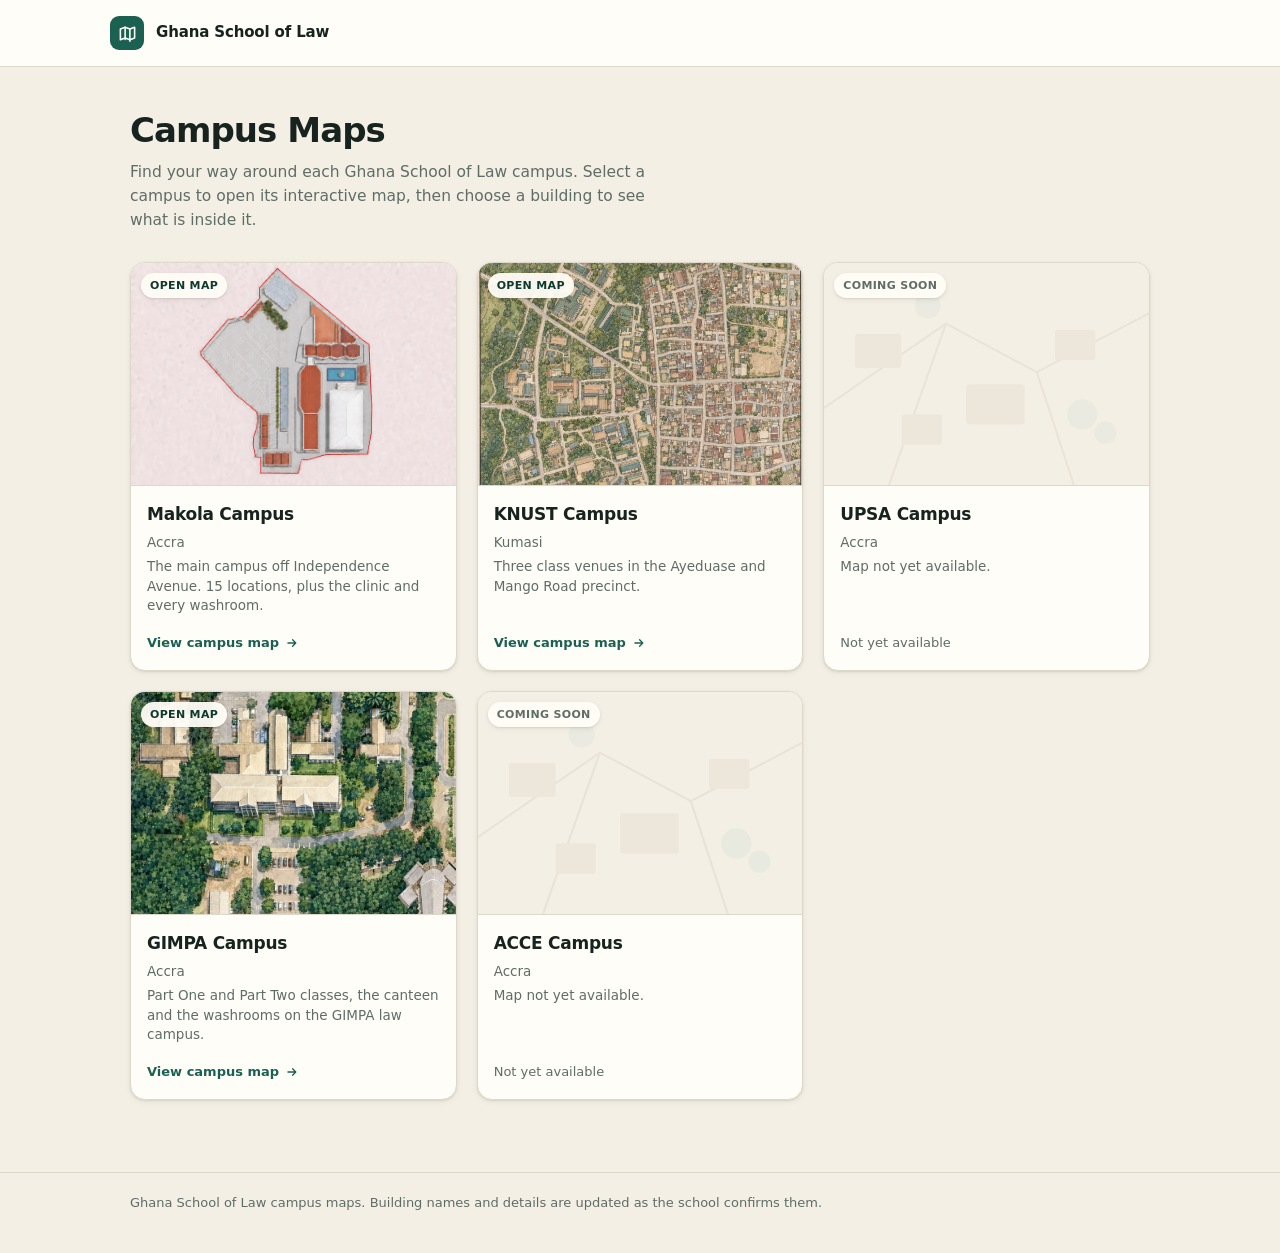
==== index.html @ 10379165 "Ghana School of Law campus maps Interactive maps for the Makola, GIMPA and KNUST campuses, plus a ca" ====
<!doctype html>
<html lang="en">
<head>
<meta charset="utf-8">
<meta name="viewport" content="width=device-width, initial-scale=1">
<title>Ghana School of Law Campus Maps</title>
<meta name="description" content="Interactive maps of every Ghana School of Law campus.">
<link rel="stylesheet" href="assets/css/base.css">
<link rel="stylesheet" href="assets/css/home.css">
<script src="assets/js/icons.js" defer></script>
<script src="assets/data/campuses.js" defer></script>
<script src="assets/js/home.js" defer></script>
</head>
<body>

<header>
  <div class="wrap bar">
    <span class="crest">
      <svg viewBox="0 0 24 24" fill="none" stroke="currentColor" stroke-width="2" stroke-linecap="round" stroke-linejoin="round" aria-hidden="true">
        <path d="M3 6.4l6-2.2 6 2.2 6-2.2v13.4l-6 2.2-6-2.2-6 2.2z"/><path d="M9 4.2v15.4M15 6.4v15.4"/>
      </svg>
    </span>
    <strong>Ghana School of Law</strong>
  </div>
</header>

<div class="wrap">
  <section class="lede">
    <h1>Campus Maps</h1>
    <p>Find your way around each Ghana School of Law campus. Select a campus to open its
       interactive map, then choose a building to see what is inside it.</p>
  </section>

  <!-- Cards are built by assets/js/home.js from assets/data/campuses.js -->
  <section class="grid" id="grid"></section>
</div>

<footer>
  <div class="wrap">Ghana School of Law campus maps. Building names and details are updated as the school confirms them.</div>
</footer>

</body>
</html>
---- assets/css/base.css ----
/* =============================================================================
   base.css — design tokens, reset and page shell.
   Loaded first by every page in the site.
   ========================================================================== */

:root{
  /* palette */
  --ink:#17231f;
  --muted:#5f6d67;
  --paper:#f4efe4;
  --surface:#fffdf7;
  --line:#ded8cb;
  --green:#1a6152;
  --green-700:#0d392f;
  --green-100:#e2ece8;
  --gold:#d29433;
  --gold-700:#8a5f1c;

  /* elevation */
  --shadow-sm:0 1px 2px rgba(23,35,31,.10), 0 2px 6px rgba(23,35,31,.06);
  --shadow-md:0 2px 6px rgba(23,35,31,.10), 0 10px 24px rgba(23,35,31,.12);
  --shadow-lg:0 6px 16px rgba(23,35,31,.14), 0 28px 56px rgba(23,35,31,.20);

  /* motion */
  --spring:cubic-bezier(.34,1.56,.64,1);
  --ease:cubic-bezier(.16,1,.3,1);

  /* layout — pages override this to widen the content column */
  --wrap:900px;
}

/* ---------- reset ---------- */
*{
  box-sizing:border-box;
  scrollbar-width:thin;
  scrollbar-color:#c7c0b1 transparent;
}
html{-webkit-text-size-adjust:100%}
body{
  margin:0; background:var(--paper); color:var(--ink);
  font:400 16px/1.55 ui-sans-serif,system-ui,"Segoe UI",Roboto,"Helvetica Neue",sans-serif;
  -webkit-font-smoothing:antialiased;
}

/* Browser surfaces themed from the palette rather than left at defaults. */
::selection{background:var(--green-100); color:var(--green-700)}
:focus-visible{outline:2px solid var(--green); outline-offset:2px; border-radius:6px}
::-webkit-scrollbar{width:10px; height:10px}
::-webkit-scrollbar-thumb{
  background:#c7c0b1; border-radius:99px;
  border:3px solid transparent; background-clip:content-box;
}
::-webkit-scrollbar-thumb:hover{background:#a9a294; background-clip:content-box}

/* ---------- shell ---------- */
.wrap{max-width:var(--wrap); margin:0 auto; padding:0 20px}

@media(max-width:720px){
  .wrap{padding:0 13px}
}
---- assets/css/home.css ----
/* =============================================================================
   home.css — the campus index (index.html) only.
   Requires base.css.
   ========================================================================== */

:root{--wrap:1060px}

/* ---------- header ---------- */
header{border-bottom:1px solid var(--line); background:var(--surface)}
.bar{display:flex; align-items:center; gap:12px; padding:16px 0}
.bar strong{font-size:15px; font-weight:650; letter-spacing:-.01em}
.crest{
  width:34px; height:34px; flex:none; border-radius:9px;
  display:grid; place-items:center; background:var(--green); color:#fffdf7;
}
.crest svg{width:19px; height:19px}

/* ---------- intro ---------- */
.lede{padding:44px 0 30px}
.lede h1{margin:0 0 10px; font-size:34px; line-height:1.15; font-weight:680; letter-spacing:-.028em}
.lede p{margin:0; max-width:56ch; font-size:15.5px; color:var(--muted)}

/* ---------- campus grid ---------- */
.grid{display:grid; gap:20px; padding-bottom:72px; grid-template-columns:1fr}
@media(min-width:660px){ .grid{grid-template-columns:repeat(2,1fr)} }
@media(min-width:980px){ .grid{grid-template-columns:repeat(3,1fr)} }

.card{
  display:flex; flex-direction:column; overflow:hidden;
  background:var(--surface); border:1px solid var(--line);
  border-radius:15px; box-shadow:var(--shadow-sm);
  color:inherit; text-decoration:none;
  transition:transform .22s var(--ease), box-shadow .22s var(--ease), border-color .18s;
}
a.card:hover{transform:translateY(-3px); box-shadow:var(--shadow-lg); border-color:rgba(26,97,82,.5)}

.thumb{
  position:relative; aspect-ratio:16/11; overflow:hidden;
  background:#efe6e6; border-bottom:1px solid var(--line);
}
.thumb img{width:100%; height:100%; object-fit:cover; display:block; filter:saturate(.88)}
a.card:hover .thumb img{filter:saturate(1)}

/* Placeholder art for campuses whose map has not been drawn yet. */
.thumb.blank{background:var(--paper); display:grid; place-items:center}
.thumb.blank svg{width:100%; height:100%; opacity:.5}

.tag{
  position:absolute; top:10px; left:10px; padding:4px 9px;
  border-radius:99px; font-size:11px; font-weight:650;
  letter-spacing:.03em; text-transform:uppercase;
  background:rgba(255,253,247,.94); color:var(--green-700);
  box-shadow:var(--shadow-sm);
}
.tag.soon{color:var(--muted)}

.card-body{padding:15px 16px 17px; display:flex; flex-direction:column; gap:5px; flex:1}
.card-body h2{margin:0; font-size:17px; font-weight:660; letter-spacing:-.015em}
.card-body p{margin:0; font-size:13.5px; color:var(--muted); line-height:1.45}

.foot{
  display:flex; align-items:center; gap:6px; margin-top:auto; padding-top:12px;
  font-size:13px; font-weight:600; color:var(--green);
}
.foot svg{width:14px; height:14px; transition:transform .2s var(--ease)}
a.card:hover .foot svg{transform:translateX(3px)}
.foot.muted{color:var(--muted); font-weight:500}

/* ---------- footer ---------- */
footer{border-top:1px solid var(--line); padding:20px 0 40px; font-size:13px; color:var(--muted)}
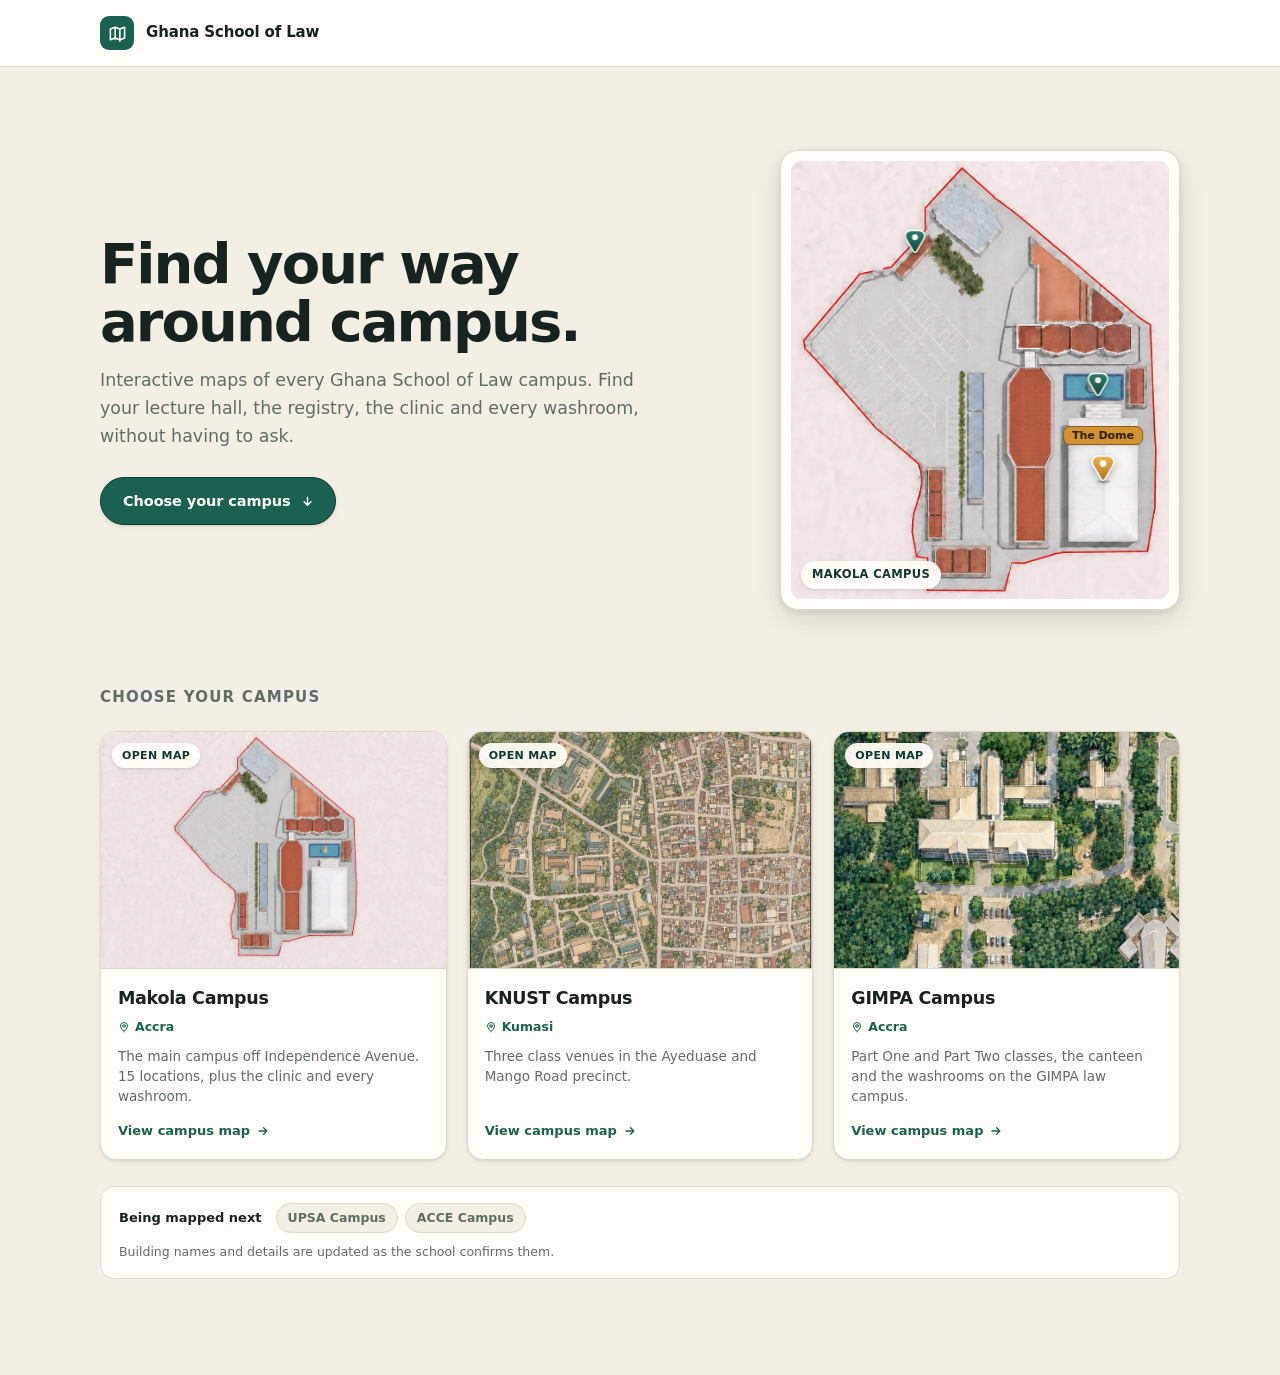
==== commit 36e84d5a: "Map 1st commit" ====
--- a/index.html
+++ b/index.html
@@ -4,7 +4,7 @@
 <meta charset="utf-8">
 <meta name="viewport" content="width=device-width, initial-scale=1">
 <title>Ghana School of Law Campus Maps</title>
-<meta name="description" content="Interactive maps of every Ghana School of Law campus.">
+<meta name="description" content="Interactive maps of every Ghana School of Law campus. Find your lecture hall, the registry, the clinic and every washroom.">
 <link rel="stylesheet" href="assets/css/base.css">
 <link rel="stylesheet" href="assets/css/home.css">
 <script src="assets/js/icons.js" defer></script>
@@ -12,6 +12,24 @@
 <script src="assets/js/home.js" defer></script>
 </head>
 <body>
+
+<!-- Pointer gradients and the shared pointer shape, so the homepage speaks the
+     same visual language as the maps themselves. -->
+<svg width="0" height="0" aria-hidden="true" style="position:absolute">
+  <defs>
+    <linearGradient id="gradGreen" x1="0" y1="0" x2="0" y2="1">
+      <stop offset="0%" stop-color="#2c7d6a"/><stop offset="100%" stop-color="#124a3d"/>
+    </linearGradient>
+    <linearGradient id="gradGold" x1="0" y1="0" x2="0" y2="1">
+      <stop offset="0%" stop-color="#eeb254"/><stop offset="100%" stop-color="#b1741f"/>
+    </linearGradient>
+    <symbol id="pinArrow" viewBox="0 0 30 34">
+      <path d="M15 32.4c-.9 0-1.5-.5-1.9-1.1L4.3 16.2C1.7 12 4.7 6.2 9.6 6.2h10.8c4.9 0 7.9 5.8 5.3 10L16.9 31.3c-.4.6-1 1.1-1.9 1.1z"
+            stroke="#fffdf7" stroke-width="1.6"/>
+      <circle cx="15" cy="14.2" r="3.6" fill="#fffdf7" opacity=".95" stroke="none"/>
+    </symbol>
+  </defs>
+</svg>
 
 <header>
   <div class="wrap bar">
@@ -24,20 +42,63 @@
   </div>
 </header>
 
-<div class="wrap">
-  <section class="lede">
-    <h1>Campus Maps</h1>
-    <p>Find your way around each Ghana School of Law campus. Select a campus to open its
-       interactive map, then choose a building to see what is inside it.</p>
+<main>
+  <section class="hero">
+    <div class="wrap hero-grid">
+
+      <div class="hero-copy">
+        <h1>Find your way around campus.</h1>
+        <p class="deck">Interactive maps of every Ghana School of Law campus. Find your lecture
+           hall, the registry, the clinic and every washroom, without having to ask.</p>
+        <a class="hero-cta" href="#campuses">
+          Choose your campus
+          <svg viewBox="0 0 24 24" fill="none" stroke="currentColor" stroke-width="2.2" stroke-linecap="round" stroke-linejoin="round" aria-hidden="true">
+            <path d="M12 5v13M6.5 12.5 12 18l5.5-5.5"/>
+          </svg>
+        </a>
+      </div>
+
+      <!-- A real plan with real pointers on it: the product showing its own work.
+           The crop and the pin coordinates match makola-campus-map.html exactly. -->
+      <a class="hero-map" href="makola-campus-map.html" aria-label="Open the Makola campus map">
+        <span class="hero-stage">
+          <span class="hero-canvas" id="heroCanvas">
+            <span class="hero-layer">
+              <img src="assets/img/makola/makola-campus-plan.webp" alt="" width="1512" height="1036">
+
+              <span class="hero-pin" style="left:38.03%; top:21.81%; --d:0ms">
+                <span class="hero-bob"><svg class="hero-arrow" aria-hidden="true"><use href="#pinArrow"/></svg></span>
+                <span class="hero-ground"></span>
+              </span>
+
+              <span class="hero-pin" style="left:65.48%; top:52.90%; --d:420ms">
+                <span class="hero-bob"><svg class="hero-arrow" aria-hidden="true"><use href="#pinArrow"/></svg></span>
+                <span class="hero-ground"></span>
+              </span>
+
+              <span class="hero-pin gold" style="left:66.20%; top:71.43%; --d:840ms">
+                <span class="hero-bob">
+                  <span class="hero-chip">The Dome</span>
+                  <svg class="hero-arrow" aria-hidden="true"><use href="#pinArrow"/></svg>
+                </span>
+                <span class="hero-ground"></span>
+              </span>
+            </span>
+          </span>
+          <span class="hero-tag">Makola Campus</span>
+        </span>
+      </a>
+
+    </div>
   </section>
 
-  <!-- Cards are built by assets/js/home.js from assets/data/campuses.js -->
-  <section class="grid" id="grid"></section>
-</div>
-
-<footer>
-  <div class="wrap">Ghana School of Law campus maps. Building names and details are updated as the school confirms them.</div>
-</footer>
+  <section class="campuses wrap" id="campuses">
+    <h2>Choose your campus</h2>
+    <!-- Cards are built by assets/js/home.js from assets/data/campuses.js -->
+    <div class="grid" id="grid"></div>
+    <div class="upcoming" id="upcoming" hidden></div>
+  </section>
+</main>
 
 </body>
 </html>
--- a/assets/css/home.css
+++ b/assets/css/home.css
@@ -3,11 +3,13 @@
    Requires base.css.
    ========================================================================== */
 
-:root{--wrap:1060px}
+:root{--wrap:1120px}
 
 /* ---------- header ---------- */
 header{border-bottom:1px solid var(--line); background:var(--surface)}
-.bar{display:flex; align-items:center; gap:12px; padding:16px 0}
+/* Vertical only, so .wrap keeps supplying the horizontal padding and the
+   wordmark lines up with the hero copy below it. */
+.bar{display:flex; align-items:center; gap:12px; padding-top:16px; padding-bottom:16px}
 .bar strong{font-size:15px; font-weight:650; letter-spacing:-.01em}
 .crest{
   width:34px; height:34px; flex:none; border-radius:9px;
@@ -15,56 +17,224 @@
 }
 .crest svg{width:19px; height:19px}
 
-/* ---------- intro ---------- */
-.lede{padding:44px 0 30px}
-.lede h1{margin:0 0 10px; font-size:34px; line-height:1.15; font-weight:680; letter-spacing:-.028em}
-.lede p{margin:0; max-width:56ch; font-size:15.5px; color:var(--muted)}
-
-/* ---------- campus grid ---------- */
-.grid{display:grid; gap:20px; padding-bottom:72px; grid-template-columns:1fr}
+/* =============================================================================
+   Hero
+   ========================================================================== */
+
+.hero{padding:clamp(40px,6.5vw,84px) 0 clamp(44px,6vw,76px)}
+.hero-grid{
+  display:grid; gap:clamp(34px,5vw,60px);
+  grid-template-columns:1fr; align-items:center;
+}
+@media(min-width:900px){
+  .hero-grid{grid-template-columns:minmax(0,1fr) minmax(0,400px)}
+}
+
+.hero-copy h1{
+  margin:0 0 16px;
+  font-size:clamp(2.3rem,5.4vw,3.5rem);
+  line-height:1.04; font-weight:680; letter-spacing:-.035em;
+  text-wrap:balance;
+}
+.deck{
+  margin:0; max-width:52ch;
+  font-size:clamp(1rem,1.5vw,1.09rem); line-height:1.6;
+  color:var(--muted); text-wrap:pretty;
+}
+
+.hero-cta{
+  display:inline-flex; align-items:center; gap:9px; margin-top:26px;
+  padding:12px 20px 12px 22px; border-radius:99px;
+  font-size:14.5px; font-weight:650; letter-spacing:-.006em; text-decoration:none;
+  color:#fffdf7; background:var(--green); border:1px solid var(--green-700);
+  box-shadow:var(--shadow-sm);
+  transition:background-color .18s, box-shadow .22s var(--ease), transform .22s var(--ease);
+}
+.hero-cta svg{width:15px; height:15px; transition:transform .3s var(--spring)}
+.hero-cta:hover{background:var(--green-700); box-shadow:var(--shadow-md); transform:translateY(-1px)}
+.hero-cta:hover svg{transform:translateY(3px)}
+
+/* ---------- the plan preview ----------
+   .hero-layer reproduces the crop used on the Makola map, so the plan is
+   framed identically and the pin percentages carry over unchanged. */
+.hero-map{display:block; text-decoration:none; color:inherit; justify-self:center; width:100%; max-width:400px}
+.hero-stage{
+  position:relative; display:block;
+  background:var(--surface); border:1px solid var(--line);
+  border-radius:18px; padding:10px; box-shadow:var(--shadow-md);
+  transition:transform .3s var(--ease), box-shadow .3s var(--ease), border-color .2s;
+}
+.hero-map:hover .hero-stage{
+  transform:translateY(-4px);
+  box-shadow:var(--shadow-lg); border-color:rgba(26,97,82,.45);
+}
+.hero-map:focus-visible{outline:none}
+.hero-map:focus-visible .hero-stage{outline:2px solid var(--green); outline-offset:4px}
+
+.hero-canvas{
+  position:relative; display:block; overflow:hidden;
+  aspect-ratio:855/990; border-radius:11px; background:#efe6e6;
+}
+.hero-layer{position:absolute; left:-34.50%; top:-1.01%; width:176.84%; height:104.65%}
+.hero-layer img{
+  display:block; width:100%; height:auto;
+  filter:saturate(.84) contrast(1.03);
+  transition:filter .35s var(--ease);
+}
+.hero-map:hover .hero-layer img{filter:saturate(1) contrast(1.03)}
+
+.hero-tag{
+  position:absolute; left:20px; bottom:20px;
+  padding:5px 11px; border-radius:99px;
+  font-size:11.5px; font-weight:650; letter-spacing:.03em; text-transform:uppercase;
+  color:var(--green-700); background:rgba(255,253,247,.94); box-shadow:var(--shadow-sm);
+}
+
+/* ---------- the pointer motif, borrowed from the maps ----------
+   Static and non-interactive here: the tip rests on its plan coordinate, the
+   ground shadow stays planted and shrinks as the pointer lifts. */
+.hero-pin{
+  position:absolute; transform:translate(-50%,-100%);
+  display:flex; flex-direction:column; align-items:center; line-height:1;
+}
+.hero-bob{
+  display:flex; flex-direction:column; align-items:center; gap:5px;
+  will-change:transform;
+  animation:heroBob 2.1s ease-in-out var(--d,0ms) infinite;
+}
+@keyframes heroBob{
+  0%,100%{transform:translateY(0)}
+  50%    {transform:translateY(-11px)}
+}
+.hero-ground{
+  width:17px; height:5px; margin-top:-3px; border-radius:50%;
+  background:radial-gradient(ellipse at center, rgba(23,35,31,.45), rgba(23,35,31,0) 72%);
+  animation:heroGround 2.1s ease-in-out var(--d,0ms) infinite;
+}
+@keyframes heroGround{
+  0%,100%{transform:scale(1);   opacity:.85}
+  50%    {transform:scale(.68); opacity:.4}
+}
+.hero-arrow{
+  display:block; width:25px; height:29px;
+  fill:url(#gradGreen);
+  filter:drop-shadow(0 3px 4px rgba(23,35,31,.32));
+}
+.hero-pin.gold .hero-arrow{width:28px; height:32px; fill:url(#gradGold)}
+.hero-chip{
+  padding:3px 8px; border-radius:7px; white-space:nowrap;
+  font-size:11px; font-weight:600; letter-spacing:-.005em;
+  color:#2a1c05; background:var(--gold);
+  border:1px solid var(--gold-700); box-shadow:var(--shadow-sm);
+}
+/* nothing loops while the preview is off screen */
+.hero-canvas.rest .hero-bob,.hero-canvas.rest .hero-ground{animation-play-state:paused}
+
+/* =============================================================================
+   Campus list
+   ========================================================================== */
+
+.campuses{padding-bottom:clamp(56px,8vw,96px); scroll-margin-top:24px}
+.campuses h2{
+  margin:0 0 22px; font-size:15px; font-weight:650;
+  letter-spacing:.08em; text-transform:uppercase; color:var(--muted);
+}
+
+.grid{display:grid; gap:20px; grid-template-columns:1fr}
 @media(min-width:660px){ .grid{grid-template-columns:repeat(2,1fr)} }
 @media(min-width:980px){ .grid{grid-template-columns:repeat(3,1fr)} }
 
 .card{
   display:flex; flex-direction:column; overflow:hidden;
   background:var(--surface); border:1px solid var(--line);
-  border-radius:15px; box-shadow:var(--shadow-sm);
+  border-radius:16px; box-shadow:var(--shadow-sm);
   color:inherit; text-decoration:none;
-  transition:transform .22s var(--ease), box-shadow .22s var(--ease), border-color .18s;
-}
-a.card:hover{transform:translateY(-3px); box-shadow:var(--shadow-lg); border-color:rgba(26,97,82,.5)}
+  transition:transform .24s var(--ease), box-shadow .24s var(--ease), border-color .18s;
+}
+.card:hover{transform:translateY(-4px); box-shadow:var(--shadow-lg); border-color:rgba(26,97,82,.45)}
 
 .thumb{
   position:relative; aspect-ratio:16/11; overflow:hidden;
   background:#efe6e6; border-bottom:1px solid var(--line);
 }
-.thumb img{width:100%; height:100%; object-fit:cover; display:block; filter:saturate(.88)}
-a.card:hover .thumb img{filter:saturate(1)}
-
-/* Placeholder art for campuses whose map has not been drawn yet. */
+.thumb img{
+  width:100%; height:100%; object-fit:cover; display:block;
+  filter:saturate(.86); transition:filter .35s var(--ease), transform .5s var(--ease);
+}
+.card:hover .thumb img{filter:saturate(1); transform:scale(1.03)}
+
+/* Placeholder art for a campus whose plan artwork has not arrived yet. */
 .thumb.blank{background:var(--paper); display:grid; place-items:center}
 .thumb.blank svg{width:100%; height:100%; opacity:.5}
 
 .tag{
-  position:absolute; top:10px; left:10px; padding:4px 9px;
+  position:absolute; top:11px; left:11px; padding:4px 10px;
   border-radius:99px; font-size:11px; font-weight:650;
   letter-spacing:.03em; text-transform:uppercase;
   background:rgba(255,253,247,.94); color:var(--green-700);
   box-shadow:var(--shadow-sm);
 }
-.tag.soon{color:var(--muted)}
-
-.card-body{padding:15px 16px 17px; display:flex; flex-direction:column; gap:5px; flex:1}
-.card-body h2{margin:0; font-size:17px; font-weight:660; letter-spacing:-.015em}
-.card-body p{margin:0; font-size:13.5px; color:var(--muted); line-height:1.45}
+
+.card-body{padding:16px 17px 18px; display:flex; flex-direction:column; flex:1}
+.card-body h3{margin:0; font-size:17.5px; font-weight:660; letter-spacing:-.018em}
+.place{
+  display:flex; align-items:center; gap:5px; margin:5px 0 0;
+  font-size:12.5px; font-weight:550; color:var(--green);
+}
+.place svg{width:12px; height:12px; flex:none}
+.note{margin:9px 0 0; font-size:13.5px; line-height:1.5; color:var(--muted)}
 
 .foot{
-  display:flex; align-items:center; gap:6px; margin-top:auto; padding-top:12px;
-  font-size:13px; font-weight:600; color:var(--green);
-}
-.foot svg{width:14px; height:14px; transition:transform .2s var(--ease)}
-a.card:hover .foot svg{transform:translateX(3px)}
-.foot.muted{color:var(--muted); font-weight:500}
-
-/* ---------- footer ---------- */
-footer{border-top:1px solid var(--line); padding:20px 0 40px; font-size:13px; color:var(--muted)}
+  display:flex; align-items:center; gap:6px; margin-top:auto; padding-top:15px;
+  font-size:13px; font-weight:650; color:var(--green);
+}
+.foot svg{width:14px; height:14px; transition:transform .25s var(--spring)}
+.card:hover .foot svg{transform:translateX(4px)}
+
+/* ---------- campuses without a map yet ----------
+   Kept visible and honest, but clearly a step below the maps that work. */
+.upcoming{
+  display:flex; flex-wrap:wrap; align-items:center; gap:10px 14px;
+  margin-top:26px; padding:16px 18px;
+  background:var(--surface); border:1px solid var(--line); border-radius:14px;
+}
+.upcoming[hidden]{display:none}
+.upcoming b{font-size:13px; font-weight:650; color:var(--ink)}
+.upcoming ul{display:flex; flex-wrap:wrap; gap:7px; margin:0; padding:0; list-style:none}
+.upcoming li{
+  padding:4px 11px; border-radius:99px;
+  font-size:12.5px; font-weight:550; color:var(--muted);
+  background:var(--paper); border:1px solid var(--line);
+}
+.upcoming .aside{
+  flex:1 1 100%; margin:0; font-size:12.5px; line-height:1.5; color:var(--muted);
+}
+
+/* =============================================================================
+   Arrival
+   ========================================================================== */
+
+.hero-copy > *{animation:rise .8s var(--ease) both}
+.hero-copy h1{animation-delay:.02s}
+.hero-copy .deck{animation-delay:.1s}
+.hero-copy .hero-cta{animation-delay:.18s}
+@keyframes rise{
+  from{opacity:0; transform:translateY(14px)}
+  to  {opacity:1; transform:none}
+}
+
+/* The preview gets the authored entrance: it settles in rather than fading. */
+.hero-map{animation:settle 1s var(--ease) .12s both}
+@keyframes settle{
+  from{opacity:0; transform:translateY(26px) scale(.965)}
+  to  {opacity:1; transform:none}
+}
+
+.card{animation:rise .7s var(--ease) both; animation-delay:calc(.3s + var(--i,0) * .08s)}
+
+@media(prefers-reduced-motion:reduce){
+  .hero-bob,.hero-ground{animation:none; transform:none}
+  .hero-copy > *,.hero-map,.card{animation:none}
+  .hero-cta:hover,.card:hover,.hero-map:hover .hero-stage{transform:none}
+  .card:hover .thumb img{transform:none}
+}
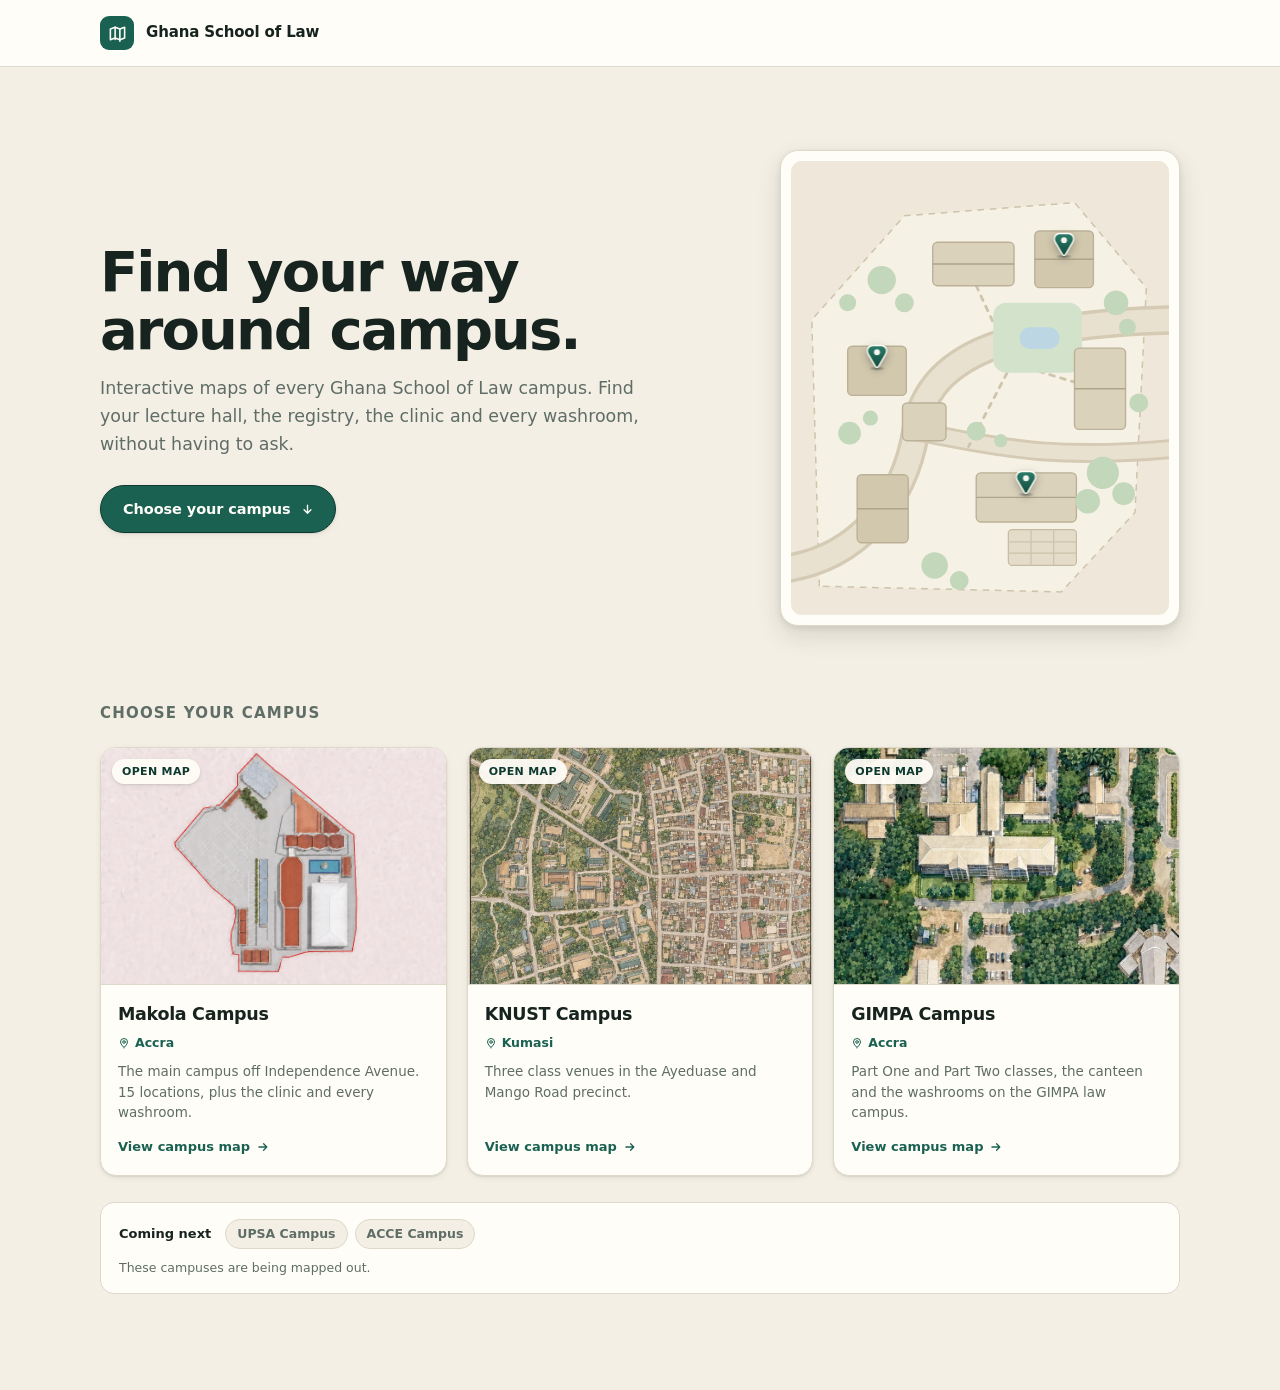
==== commit a0587b04: "Use a neutral campus illustration in the hero; reword the upcoming campuses" ====
--- a/index.html
+++ b/index.html
@@ -13,15 +13,12 @@
 </head>
 <body>
 
-<!-- Pointer gradients and the shared pointer shape, so the homepage speaks the
-     same visual language as the maps themselves. -->
+<!-- The pointer gradient and shape, so the homepage speaks the same visual
+     language as the maps themselves. -->
 <svg width="0" height="0" aria-hidden="true" style="position:absolute">
   <defs>
     <linearGradient id="gradGreen" x1="0" y1="0" x2="0" y2="1">
       <stop offset="0%" stop-color="#2c7d6a"/><stop offset="100%" stop-color="#124a3d"/>
-    </linearGradient>
-    <linearGradient id="gradGold" x1="0" y1="0" x2="0" y2="1">
-      <stop offset="0%" stop-color="#eeb254"/><stop offset="100%" stop-color="#b1741f"/>
     </linearGradient>
     <symbol id="pinArrow" viewBox="0 0 30 34">
       <path d="M15 32.4c-.9 0-1.5-.5-1.9-1.1L4.3 16.2C1.7 12 4.7 6.2 9.6 6.2h10.8c4.9 0 7.9 5.8 5.3 10L16.9 31.3c-.4.6-1 1.1-1.9 1.1z"
@@ -58,36 +55,87 @@
         </a>
       </div>
 
-      <!-- A real plan with real pointers on it: the product showing its own work.
-           The crop and the pin coordinates match makola-campus-map.html exactly. -->
-      <a class="hero-map" href="makola-campus-map.html" aria-label="Open the Makola campus map">
-        <span class="hero-stage">
-          <span class="hero-canvas" id="heroCanvas">
-            <span class="hero-layer">
-              <img src="assets/img/makola/makola-campus-plan.webp" alt="" width="1512" height="1036">
+      <!-- An illustrated plan that belongs to no campus in particular, so the
+           homepage does not favour one over the others. Drawn in the same
+           vocabulary the real maps use: paths, blocks, planting, water. -->
+      <div class="hero-figure">
+        <div class="hero-stage">
+          <div class="hero-canvas" id="heroCanvas">
+            <svg class="hero-plan" viewBox="0 0 400 480" aria-hidden="true">
+              <rect width="400" height="480" fill="#efe8da"/>
 
-              <span class="hero-pin" style="left:38.03%; top:21.81%; --d:0ms">
-                <span class="hero-bob"><svg class="hero-arrow" aria-hidden="true"><use href="#pinArrow"/></svg></span>
-                <span class="hero-ground"></span>
-              </span>
+              <!-- campus boundary -->
+              <path d="M30 450 L22 168 L120 58 L300 44 L376 134 L364 372 L286 456 Z"
+                    fill="#f6f1e5" stroke="#cec4ac" stroke-width="1.6" stroke-dasharray="7 6"/>
 
-              <span class="hero-pin" style="left:65.48%; top:52.90%; --d:420ms">
-                <span class="hero-bob"><svg class="hero-arrow" aria-hidden="true"><use href="#pinArrow"/></svg></span>
-                <span class="hero-ground"></span>
-              </span>
+              <!-- roads, drawn as casing then surface -->
+              <g fill="none" stroke-linecap="round" stroke-linejoin="round">
+                <path d="M-10 432 C70 422 120 360 132 286 C142 214 212 172 410 168" stroke="#d5cab3" stroke-width="31"/>
+                <path d="M-10 432 C70 422 120 360 132 286 C142 214 212 172 410 168" stroke="#e9e1cf" stroke-width="24"/>
+                <path d="M132 286 C210 300 268 318 410 304" stroke="#d5cab3" stroke-width="21"/>
+                <path d="M132 286 C210 300 268 318 410 304" stroke="#e9e1cf" stroke-width="15"/>
+              </g>
 
-              <span class="hero-pin gold" style="left:66.20%; top:71.43%; --d:840ms">
-                <span class="hero-bob">
-                  <span class="hero-chip">The Dome</span>
-                  <svg class="hero-arrow" aria-hidden="true"><use href="#pinArrow"/></svg>
-                </span>
-                <span class="hero-ground"></span>
-              </span>
+              <!-- footpaths -->
+              <g fill="none" stroke="#cfc4ac" stroke-width="3" stroke-dasharray="5 7" stroke-linecap="round">
+                <path d="M196 132 L234 214 L300 234"/>
+                <path d="M234 214 L188 302"/>
+              </g>
+
+              <!-- planted quad with a water feature -->
+              <rect x="214" y="150" width="94" height="74" rx="14" fill="#d3e2cb"/>
+              <rect x="242" y="176" width="42" height="23" rx="11" fill="#bcd6e4"/>
+
+              <!-- parking bays -->
+              <rect x="230" y="390" width="72" height="38" rx="4" fill="#e4dcc9" stroke="#c6bba3" stroke-width="1.3"/>
+              <g fill="none" stroke="#cec3ab" stroke-width="1.3">
+                <path d="M230 403h72M230 415h72M254 390v38M278 390v38"/>
+              </g>
+
+              <!-- buildings -->
+              <g stroke="#bcb197" stroke-width="1.5">
+                <rect x="150" y="86" width="86" height="46" rx="5" fill="#dbd2bc"/>
+                <rect x="258" y="74" width="62" height="60" rx="5" fill="#d2c8ae"/>
+                <rect x="300" y="198" width="54" height="86" rx="5" fill="#dbd2bc"/>
+                <rect x="60" y="196" width="62" height="52" rx="5" fill="#d2c8ae"/>
+                <rect x="196" y="330" width="106" height="52" rx="5" fill="#dbd2bc"/>
+                <rect x="70" y="332" width="54" height="72" rx="5" fill="#d2c8ae"/>
+                <rect x="118" y="256" width="46" height="40" rx="5" fill="#dbd2bc"/>
+              </g>
+              <!-- roof ridges, the way a plan drawing marks them -->
+              <g fill="none" stroke="#b0a48a" stroke-width="1.4">
+                <path d="M150 109h86M196 356h106M300 241h54M70 368h54M258 104h62"/>
+              </g>
+
+              <!-- tree canopies -->
+              <g fill="#c3d7ba">
+                <circle cx="330" cy="330" r="17"/><circle cx="352" cy="352" r="12"/><circle cx="314" cy="360" r="13"/>
+                <circle cx="96" cy="126" r="15"/><circle cx="120" cy="150" r="10"/>
+                <circle cx="62" cy="288" r="12"/><circle cx="84" cy="272" r="8"/>
+                <circle cx="344" cy="150" r="13"/><circle cx="356" cy="176" r="9"/>
+                <circle cx="152" cy="428" r="14"/><circle cx="178" cy="444" r="10"/>
+                <circle cx="60" cy="150" r="9"/><circle cx="196" cy="286" r="10"/>
+                <circle cx="222" cy="296" r="7"/><circle cx="368" cy="256" r="10"/>
+              </g>
+            </svg>
+
+            <span class="hero-pin" style="left:72.25%; top:21.67%; --d:0ms">
+              <span class="hero-bob"><svg class="hero-arrow" aria-hidden="true"><use href="#pinArrow"/></svg></span>
+              <span class="hero-ground"></span>
             </span>
-          </span>
-          <span class="hero-tag">Makola Campus</span>
-        </span>
-      </a>
+
+            <span class="hero-pin" style="left:22.75%; top:46.25%; --d:420ms">
+              <span class="hero-bob"><svg class="hero-arrow" aria-hidden="true"><use href="#pinArrow"/></svg></span>
+              <span class="hero-ground"></span>
+            </span>
+
+            <span class="hero-pin" style="left:62.25%; top:74.17%; --d:840ms">
+              <span class="hero-bob"><svg class="hero-arrow" aria-hidden="true"><use href="#pinArrow"/></svg></span>
+              <span class="hero-ground"></span>
+            </span>
+          </div>
+        </div>
+      </div>
 
     </div>
   </section>
--- a/assets/css/home.css
+++ b/assets/css/home.css
@@ -54,41 +54,19 @@
 .hero-cta:hover{background:var(--green-700); box-shadow:var(--shadow-md); transform:translateY(-1px)}
 .hero-cta:hover svg{transform:translateY(3px)}
 
-/* ---------- the plan preview ----------
-   .hero-layer reproduces the crop used on the Makola map, so the plan is
-   framed identically and the pin percentages carry over unchanged. */
-.hero-map{display:block; text-decoration:none; color:inherit; justify-self:center; width:100%; max-width:400px}
+/* ---------- the illustrated plan ----------
+   Framed like the .stage on the map pages, so the homepage and the maps read
+   as one product. The drawing itself is generic on purpose. */
+.hero-figure{justify-self:center; width:100%; max-width:400px}
 .hero-stage{
-  position:relative; display:block;
   background:var(--surface); border:1px solid var(--line);
   border-radius:18px; padding:10px; box-shadow:var(--shadow-md);
-  transition:transform .3s var(--ease), box-shadow .3s var(--ease), border-color .2s;
-}
-.hero-map:hover .hero-stage{
-  transform:translateY(-4px);
-  box-shadow:var(--shadow-lg); border-color:rgba(26,97,82,.45);
-}
-.hero-map:focus-visible{outline:none}
-.hero-map:focus-visible .hero-stage{outline:2px solid var(--green); outline-offset:4px}
-
+}
 .hero-canvas{
-  position:relative; display:block; overflow:hidden;
-  aspect-ratio:855/990; border-radius:11px; background:#efe6e6;
-}
-.hero-layer{position:absolute; left:-34.50%; top:-1.01%; width:176.84%; height:104.65%}
-.hero-layer img{
-  display:block; width:100%; height:auto;
-  filter:saturate(.84) contrast(1.03);
-  transition:filter .35s var(--ease);
-}
-.hero-map:hover .hero-layer img{filter:saturate(1) contrast(1.03)}
-
-.hero-tag{
-  position:absolute; left:20px; bottom:20px;
-  padding:5px 11px; border-radius:99px;
-  font-size:11.5px; font-weight:650; letter-spacing:.03em; text-transform:uppercase;
-  color:var(--green-700); background:rgba(255,253,247,.94); box-shadow:var(--shadow-sm);
-}
+  position:relative; overflow:hidden;
+  aspect-ratio:5/6; border-radius:11px; background:var(--paper);
+}
+.hero-plan{display:block; width:100%; height:100%}
 
 /* ---------- the pointer motif, borrowed from the maps ----------
    Static and non-interactive here: the tip rests on its plan coordinate, the
@@ -119,13 +97,6 @@
   display:block; width:25px; height:29px;
   fill:url(#gradGreen);
   filter:drop-shadow(0 3px 4px rgba(23,35,31,.32));
-}
-.hero-pin.gold .hero-arrow{width:28px; height:32px; fill:url(#gradGold)}
-.hero-chip{
-  padding:3px 8px; border-radius:7px; white-space:nowrap;
-  font-size:11px; font-weight:600; letter-spacing:-.005em;
-  color:#2a1c05; background:var(--gold);
-  border:1px solid var(--gold-700); box-shadow:var(--shadow-sm);
 }
 /* nothing loops while the preview is off screen */
 .hero-canvas.rest .hero-bob,.hero-canvas.rest .hero-ground{animation-play-state:paused}
@@ -224,7 +195,7 @@
 }
 
 /* The preview gets the authored entrance: it settles in rather than fading. */
-.hero-map{animation:settle 1s var(--ease) .12s both}
+.hero-figure{animation:settle 1s var(--ease) .12s both}
 @keyframes settle{
   from{opacity:0; transform:translateY(26px) scale(.965)}
   to  {opacity:1; transform:none}
@@ -234,7 +205,7 @@
 
 @media(prefers-reduced-motion:reduce){
   .hero-bob,.hero-ground{animation:none; transform:none}
-  .hero-copy > *,.hero-map,.card{animation:none}
-  .hero-cta:hover,.card:hover,.hero-map:hover .hero-stage{transform:none}
+  .hero-copy > *,.hero-figure,.card{animation:none}
+  .hero-cta:hover,.card:hover{transform:none}
   .card:hover .thumb img{transform:none}
 }
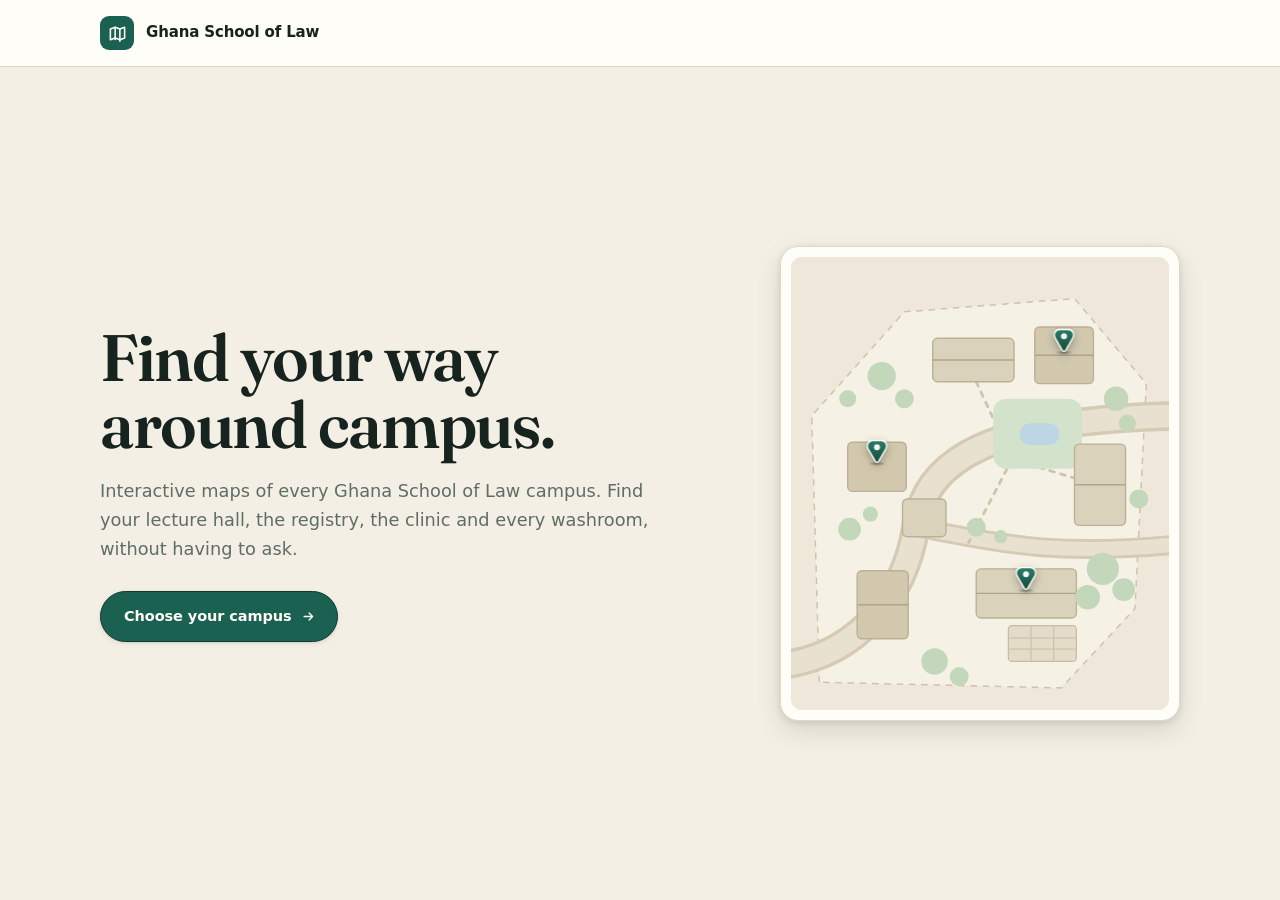
==== commit 0240fb14: "Campus Selection moved to a different page & Show class types under each campus plan" ====
--- a/index.html
+++ b/index.html
@@ -5,10 +5,11 @@
 <meta name="viewport" content="width=device-width, initial-scale=1">
 <title>Ghana School of Law Campus Maps</title>
 <meta name="description" content="Interactive maps of every Ghana School of Law campus. Find your lecture hall, the registry, the clinic and every washroom.">
+<link rel="preconnect" href="https://fonts.googleapis.com">
+<link rel="preconnect" href="https://fonts.gstatic.com" crossorigin>
+<link rel="stylesheet" href="https://fonts.googleapis.com/css2?family=Fraunces:opsz,wght@9..144,500..700&display=swap">
 <link rel="stylesheet" href="assets/css/base.css">
 <link rel="stylesheet" href="assets/css/home.css">
-<script src="assets/js/icons.js" defer></script>
-<script src="assets/data/campuses.js" defer></script>
 <script src="assets/js/home.js" defer></script>
 </head>
 <body>
@@ -47,10 +48,10 @@
         <h1>Find your way around campus.</h1>
         <p class="deck">Interactive maps of every Ghana School of Law campus. Find your lecture
            hall, the registry, the clinic and every washroom, without having to ask.</p>
-        <a class="hero-cta" href="#campuses">
+        <a class="hero-cta" href="campuses.html">
           Choose your campus
           <svg viewBox="0 0 24 24" fill="none" stroke="currentColor" stroke-width="2.2" stroke-linecap="round" stroke-linejoin="round" aria-hidden="true">
-            <path d="M12 5v13M6.5 12.5 12 18l5.5-5.5"/>
+            <path d="M5 12h13M13 6.5l5.5 5.5L13 17.5"/>
           </svg>
         </a>
       </div>
@@ -139,13 +140,6 @@
 
     </div>
   </section>
-
-  <section class="campuses wrap" id="campuses">
-    <h2>Choose your campus</h2>
-    <!-- Cards are built by assets/js/home.js from assets/data/campuses.js -->
-    <div class="grid" id="grid"></div>
-    <div class="upcoming" id="upcoming" hidden></div>
-  </section>
 </main>
 
 </body>
--- a/assets/css/base.css
+++ b/assets/css/base.css
@@ -20,6 +20,10 @@
   --shadow-sm:0 1px 2px rgba(23,35,31,.10), 0 2px 6px rgba(23,35,31,.06);
   --shadow-md:0 2px 6px rgba(23,35,31,.10), 0 10px 24px rgba(23,35,31,.12);
   --shadow-lg:0 6px 16px rgba(23,35,31,.14), 0 28px 56px rgba(23,35,31,.20);
+
+  /* type — Fraunces carries the display voice on the pages that load it; the
+     system sans stays the UI and reading face everywhere. */
+  --display:"Fraunces",ui-serif,Georgia,"Times New Roman",serif;
 
   /* motion */
   --spring:cubic-bezier(.34,1.56,.64,1);
--- a/assets/css/home.css
+++ b/assets/css/home.css
@@ -1,6 +1,6 @@
 /* =============================================================================
-   home.css — the campus index (index.html) only.
-   Requires base.css.
+   home.css — the landing page (index.html) only.
+   Requires base.css. The campus chooser lives on campuses.html.
    ========================================================================== */
 
 :root{--wrap:1120px}
@@ -18,33 +18,38 @@
 .crest svg{width:19px; height:19px}
 
 /* =============================================================================
-   Hero
+   Hero — the page is only this, so it fills the screen on purpose.
    ========================================================================== */
 
-.hero{padding:clamp(40px,6.5vw,84px) 0 clamp(44px,6vw,76px)}
+.hero{
+  display:grid; align-items:center;
+  min-height:calc(100svh - 67px);
+  padding:clamp(40px,6vw,72px) 0;
+}
 .hero-grid{
-  display:grid; gap:clamp(34px,5vw,60px);
-  grid-template-columns:1fr; align-items:center;
+  display:grid; gap:clamp(34px,5vw,64px);
+  grid-template-columns:1fr; align-items:center; width:100%;
 }
 @media(min-width:900px){
   .hero-grid{grid-template-columns:minmax(0,1fr) minmax(0,400px)}
 }
 
 .hero-copy h1{
-  margin:0 0 16px;
-  font-size:clamp(2.3rem,5.4vw,3.5rem);
-  line-height:1.04; font-weight:680; letter-spacing:-.035em;
+  margin:0 0 18px;
+  font-family:var(--display); font-optical-sizing:auto;
+  font-size:clamp(2.6rem,6vw,4.1rem);
+  line-height:1.02; font-weight:600; letter-spacing:-.022em;
   text-wrap:balance;
 }
 .deck{
   margin:0; max-width:52ch;
-  font-size:clamp(1rem,1.5vw,1.09rem); line-height:1.6;
+  font-size:clamp(1rem,1.5vw,1.11rem); line-height:1.62;
   color:var(--muted); text-wrap:pretty;
 }
 
 .hero-cta{
-  display:inline-flex; align-items:center; gap:9px; margin-top:26px;
-  padding:12px 20px 12px 22px; border-radius:99px;
+  display:inline-flex; align-items:center; gap:9px; margin-top:28px;
+  padding:13px 21px 13px 23px; border-radius:99px;
   font-size:14.5px; font-weight:650; letter-spacing:-.006em; text-decoration:none;
   color:#fffdf7; background:var(--green); border:1px solid var(--green-700);
   box-shadow:var(--shadow-sm);
@@ -52,11 +57,11 @@
 }
 .hero-cta svg{width:15px; height:15px; transition:transform .3s var(--spring)}
 .hero-cta:hover{background:var(--green-700); box-shadow:var(--shadow-md); transform:translateY(-1px)}
-.hero-cta:hover svg{transform:translateY(3px)}
+.hero-cta:hover svg{transform:translateX(4px)}
 
 /* ---------- the illustrated plan ----------
-   Framed like the .stage on the map pages, so the homepage and the maps read
-   as one product. The drawing itself is generic on purpose. */
+   Framed like the .stage on the map pages, so the landing page and the maps
+   read as one product. The drawing itself is generic on purpose. */
 .hero-figure{justify-self:center; width:100%; max-width:400px}
 .hero-stage{
   background:var(--surface); border:1px solid var(--line);
@@ -98,88 +103,8 @@
   fill:url(#gradGreen);
   filter:drop-shadow(0 3px 4px rgba(23,35,31,.32));
 }
-/* nothing loops while the preview is off screen */
+/* nothing loops while the plan is off screen */
 .hero-canvas.rest .hero-bob,.hero-canvas.rest .hero-ground{animation-play-state:paused}
-
-/* =============================================================================
-   Campus list
-   ========================================================================== */
-
-.campuses{padding-bottom:clamp(56px,8vw,96px); scroll-margin-top:24px}
-.campuses h2{
-  margin:0 0 22px; font-size:15px; font-weight:650;
-  letter-spacing:.08em; text-transform:uppercase; color:var(--muted);
-}
-
-.grid{display:grid; gap:20px; grid-template-columns:1fr}
-@media(min-width:660px){ .grid{grid-template-columns:repeat(2,1fr)} }
-@media(min-width:980px){ .grid{grid-template-columns:repeat(3,1fr)} }
-
-.card{
-  display:flex; flex-direction:column; overflow:hidden;
-  background:var(--surface); border:1px solid var(--line);
-  border-radius:16px; box-shadow:var(--shadow-sm);
-  color:inherit; text-decoration:none;
-  transition:transform .24s var(--ease), box-shadow .24s var(--ease), border-color .18s;
-}
-.card:hover{transform:translateY(-4px); box-shadow:var(--shadow-lg); border-color:rgba(26,97,82,.45)}
-
-.thumb{
-  position:relative; aspect-ratio:16/11; overflow:hidden;
-  background:#efe6e6; border-bottom:1px solid var(--line);
-}
-.thumb img{
-  width:100%; height:100%; object-fit:cover; display:block;
-  filter:saturate(.86); transition:filter .35s var(--ease), transform .5s var(--ease);
-}
-.card:hover .thumb img{filter:saturate(1); transform:scale(1.03)}
-
-/* Placeholder art for a campus whose plan artwork has not arrived yet. */
-.thumb.blank{background:var(--paper); display:grid; place-items:center}
-.thumb.blank svg{width:100%; height:100%; opacity:.5}
-
-.tag{
-  position:absolute; top:11px; left:11px; padding:4px 10px;
-  border-radius:99px; font-size:11px; font-weight:650;
-  letter-spacing:.03em; text-transform:uppercase;
-  background:rgba(255,253,247,.94); color:var(--green-700);
-  box-shadow:var(--shadow-sm);
-}
-
-.card-body{padding:16px 17px 18px; display:flex; flex-direction:column; flex:1}
-.card-body h3{margin:0; font-size:17.5px; font-weight:660; letter-spacing:-.018em}
-.place{
-  display:flex; align-items:center; gap:5px; margin:5px 0 0;
-  font-size:12.5px; font-weight:550; color:var(--green);
-}
-.place svg{width:12px; height:12px; flex:none}
-.note{margin:9px 0 0; font-size:13.5px; line-height:1.5; color:var(--muted)}
-
-.foot{
-  display:flex; align-items:center; gap:6px; margin-top:auto; padding-top:15px;
-  font-size:13px; font-weight:650; color:var(--green);
-}
-.foot svg{width:14px; height:14px; transition:transform .25s var(--spring)}
-.card:hover .foot svg{transform:translateX(4px)}
-
-/* ---------- campuses without a map yet ----------
-   Kept visible and honest, but clearly a step below the maps that work. */
-.upcoming{
-  display:flex; flex-wrap:wrap; align-items:center; gap:10px 14px;
-  margin-top:26px; padding:16px 18px;
-  background:var(--surface); border:1px solid var(--line); border-radius:14px;
-}
-.upcoming[hidden]{display:none}
-.upcoming b{font-size:13px; font-weight:650; color:var(--ink)}
-.upcoming ul{display:flex; flex-wrap:wrap; gap:7px; margin:0; padding:0; list-style:none}
-.upcoming li{
-  padding:4px 11px; border-radius:99px;
-  font-size:12.5px; font-weight:550; color:var(--muted);
-  background:var(--paper); border:1px solid var(--line);
-}
-.upcoming .aside{
-  flex:1 1 100%; margin:0; font-size:12.5px; line-height:1.5; color:var(--muted);
-}
 
 /* =============================================================================
    Arrival
@@ -194,18 +119,15 @@
   to  {opacity:1; transform:none}
 }
 
-/* The preview gets the authored entrance: it settles in rather than fading. */
+/* The plan gets the authored entrance: it settles in rather than fading. */
 .hero-figure{animation:settle 1s var(--ease) .12s both}
 @keyframes settle{
   from{opacity:0; transform:translateY(26px) scale(.965)}
   to  {opacity:1; transform:none}
 }
 
-.card{animation:rise .7s var(--ease) both; animation-delay:calc(.3s + var(--i,0) * .08s)}
-
 @media(prefers-reduced-motion:reduce){
   .hero-bob,.hero-ground{animation:none; transform:none}
-  .hero-copy > *,.hero-figure,.card{animation:none}
-  .hero-cta:hover,.card:hover{transform:none}
-  .card:hover .thumb img{transform:none}
+  .hero-copy > *,.hero-figure{animation:none}
+  .hero-cta:hover{transform:none}
 }
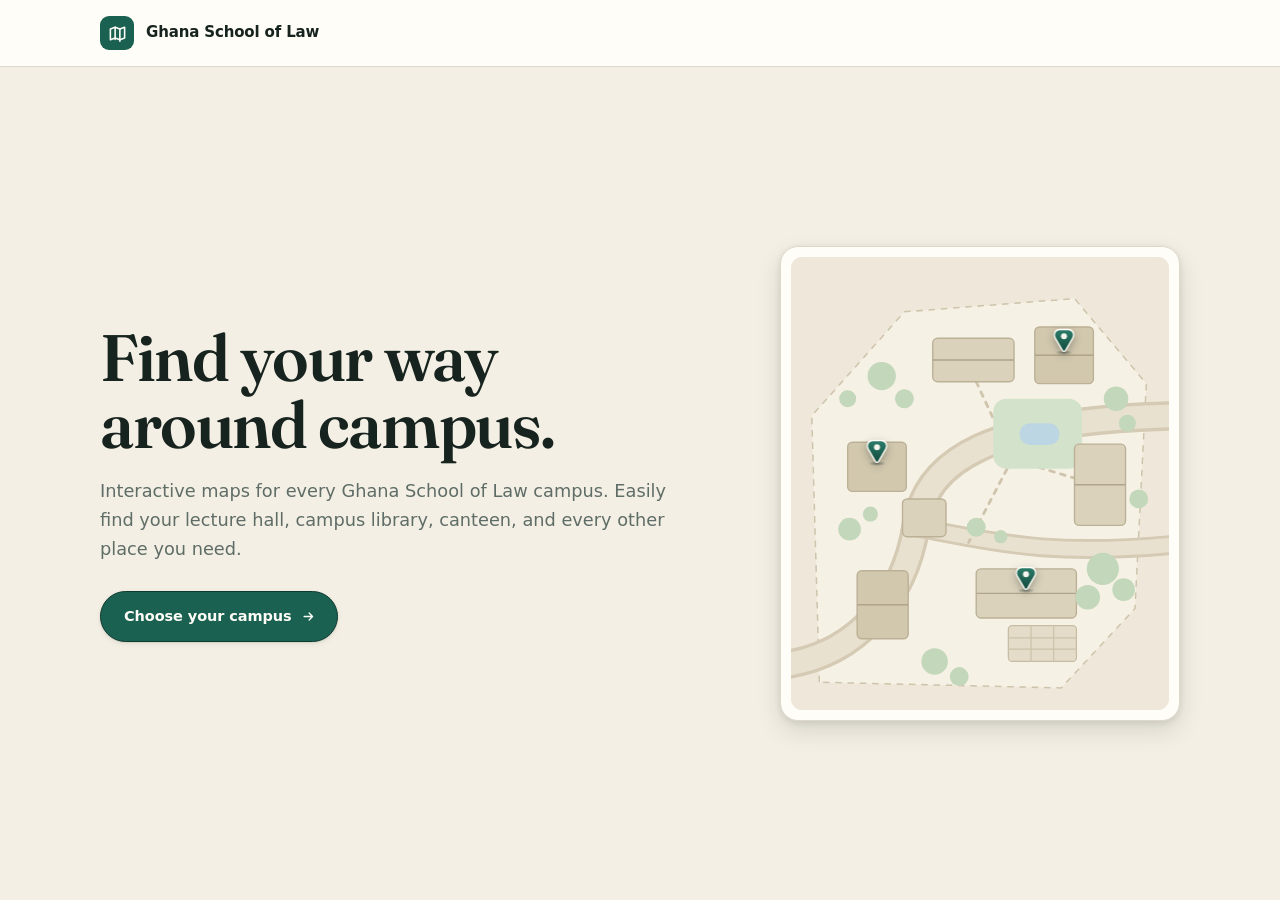
==== commit 2bdcdae8: "updates of campus description texts" ====
--- a/index.html
+++ b/index.html
@@ -46,8 +46,7 @@
 
       <div class="hero-copy">
         <h1>Find your way around campus.</h1>
-        <p class="deck">Interactive maps of every Ghana School of Law campus. Find your lecture
-           hall, the registry, the clinic and every washroom, without having to ask.</p>
+        <p class="deck">Interactive maps for every Ghana School of Law campus. Easily find your lecture hall, campus library, canteen, and every other place you need.</p>
         <a class="hero-cta" href="campuses.html">
           Choose your campus
           <svg viewBox="0 0 24 24" fill="none" stroke="currentColor" stroke-width="2.2" stroke-linecap="round" stroke-linejoin="round" aria-hidden="true">
